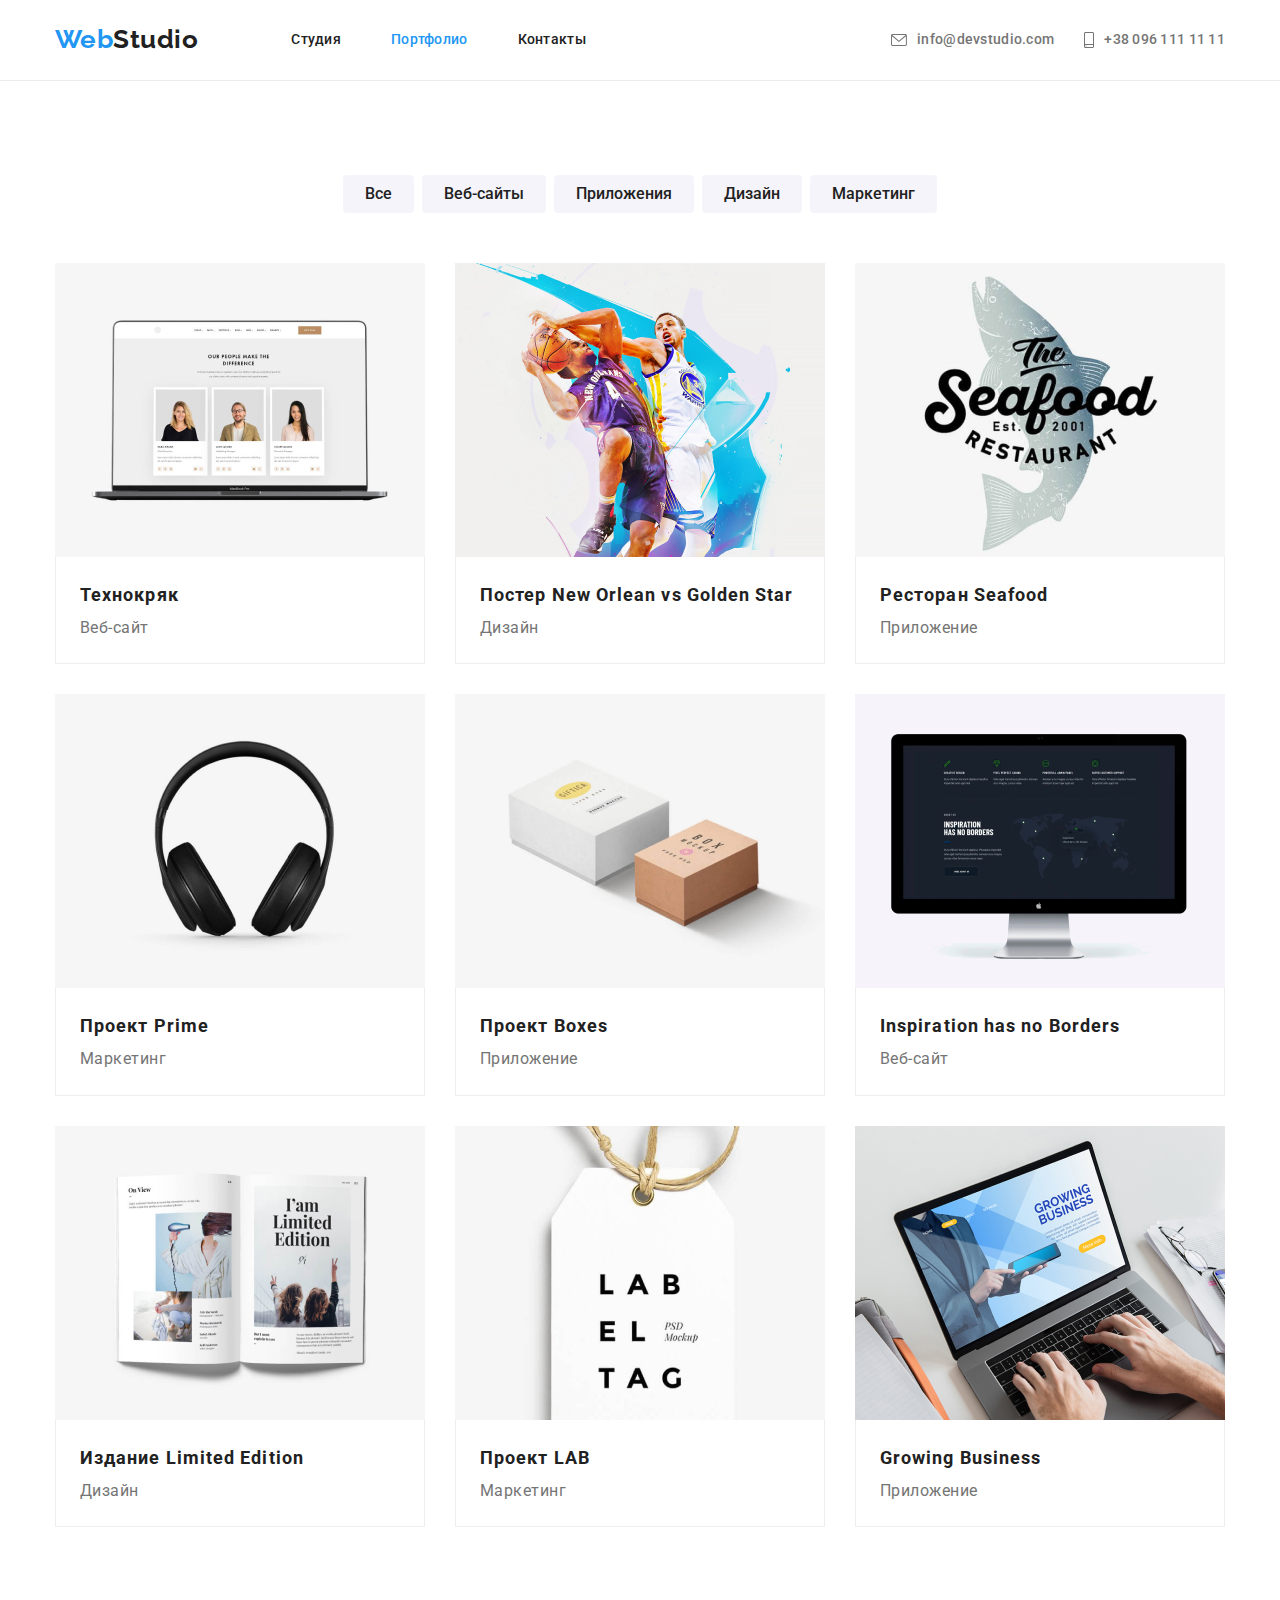
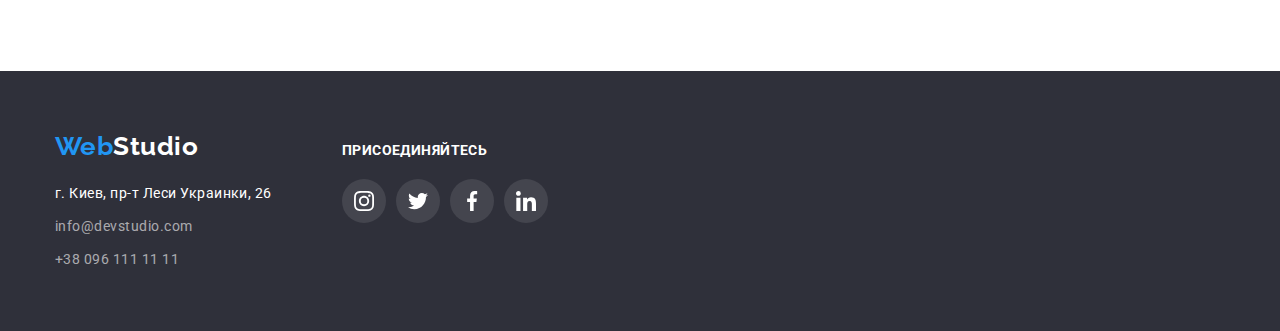
==== portfolio.html @ ff2a19ad "Initial commit" ====
<!DOCTYPE html>
<html lang="en">
<head>
    <meta charset="UTF-8">
    <meta http-equiv="X-UA-Compatible" content="IE=edge">
    <meta name="viewport" content="width=device-width, initial-scale=1.0">
    <title>Портфолио</title>
    <link href="https://fonts.googleapis.com/css2?family=Raleway:wght@700&family=Roboto:wght@400;500;700;900&display=swap"
        rel="stylesheet" />
    <link rel="stylesheet" href="https://cdnjs.cloudflare.com/ajax/libs/modern-normalize/1.1.0/modern-normalize.min.css" />
    <link rel="stylesheet" href="./CSS/styles.css"/>
  </head>
<body>
<!--Шапка-->
<header class="page-header">
    <div class="container main-nav">
        <nav class="main-nav">
            <a href="./index.html" class="logo">
                Web<span>Studio</span>
            </a>

            <ul class="site-nav list">
                <li class="item"><a href="./index.html" class="link">Студия</a></li>
                <li class="item"><a href="./portfolio.html" class="link current">Портфолио</a></li>
                <li class="item"><a href="" class="link">Контакты</a></li>
            </ul>
        </nav>

        <ul class="contacts list">
            <li class="item envelope"><a class="contacts link" href="mailto:info@devstudio.com">
                    <svg class="contacts-icon" width="16" height="12">
                        <use href="./images/sprite.svg#icon-envelope"></use>
                    </svg>
                    info@devstudio.com</a></li>
            <li class="item phone"><a class="contacts link" href="tel:380961111111">
                    <svg class="contacts-icon" width="10" height="16">
                        <use href="./images/sprite.svg#icon-smartphone"></use>
                    </svg>
                    +38 096 111 11 11</a></li>
        </ul>
    </div>
</header>

<main>

    <section class="portfolio">
        <div class="container">
            <ul class="list filter">
                <li class="item"><button class="button" type="button">Все</button></li>
                <li class="item"><button class="button" type="button">Веб-сайты</button></li>
                <li class="item"><button class="button" type="button">Приложения</button></li>
                <li class="item"><button class="button" type="button">Дизайн</button></li>
                <li class="item"><button class="button" type="button">Маркетинг</button></li>
            </ul>
            
            
            <ul class="projects list">
                <li class="item"><a class="link"><img class="img" src="./images/technokryak.jpg" alt="Технокряк" width="370" height="294">
                       <div class="border"> 
                        <h2 class="title">Технокряк</h2>
                        <p class="text">Веб-сайт</p>
                        </div>
                    </a>
                </li>
                <li class="item"><a class="link"><img class="img" src="./images/poster.jpg" alt="Постер New Orlean vs Golden Star" width="370" height="294">
                       <div class="border"> 
                        <h2 class="title">Постер New Orlean vs Golden Star</h2>
                        <p class="text">Дизайн</p>
                        </div>
                    </a>
                </li>
                <li class="item"><a class="link"><img class="img" src="./images/restaurant.jpg" alt="Ресторан Seafood" width="370" height="294">
                       <div class="border"> 
                        <h2 class="title">Ресторан Seafood</h2>
                        <p class="text">Приложение</p>
                        </div>
                    </a>
                </li>
                <li class="item"><a class="link"><img class="img" src="./images/project-prime.jpg" alt="Проект Prime" width="370" height="294">
                       <div class="border"> 
                        <h2 class="title">Проект Prime</h2>
                        <p class="text">Маркетинг</p>
                        </div>
                    </a>
                </li>
                <li class="item"><a class="link"><img class="img" src="./images/project-boxes.jpg" alt="Проект Boxes" width="370" height="294">
                       <div class="border"> 
                        <h2 class="title">Проект Boxes</h2>
                        <p class="text">Приложение</p>
                        </div>
                    </a>
                </li>
                <li class="item"><a class="link"><img class="img" src="./images/inspiration.jpg" alt="Inspiration has no Borders" width="370" height="294">
                       <div class="border"> 
                        <h2 class="title">Inspiration has no Borders</h2>
                        <p class="text">Веб-сайт</p>
                        </div>
                    </a>
                </li>
                <li class="item"><a class="link"><img class="img" src="./images/limited-edition.jpg" alt="Издание Limited Edition" width="370" height="294">
                       <div class="border"> 
                        <h2 class="title">Издание Limited Edition</h2>
                        <p class="text">Дизайн</p>
                        </div>
                    </a>
                </li>
                <li class="item"><a class="link"><img class="img" src="./images/project-lab.jpg" alt="Проект LAB" width="370" height="294">
                       <div class="border"> 
                        <h2 class="title">Проект LAB</h2>
                        <p class="text">Маркетинг</p>
                        </div>
                    </a>
                </li>
                <li class="item"><a class="link"><img class="img" src="./images/growing-business.jpg" alt="Growing Business" width="370" height="294">
                       <div class="border"> 
                        <h2 class="title">Growing Business</h2>
                        <p class="text">Приложение</p>
                        </div>
                    </a>
                </li>
            </ul>

        </div>
    </section>

</main>

<!--Футер-->
<footer class="footer">
    <div class="container container-footer">
        <div class="footer-address">
            <a href="./index.html" class="logo">
                Web<span>Studio</span>
            </a>

            <address class="address">
                г. Киев, пр-т Леси Украинки, 26
            </address>

            <address>
                <ul class="footer-list list">
                    <li class="footer-item"><a href="mailto:info@devstudio.com" class="link">info@devstudio.com</a>
                    </li>
                    <li class="footer-item"><a href="tel:380961111111" class="link">+38 096 111 11 11</a></li>
                </ul>
            </address>
        </div>

        <div class="join-footer">
            <h3 class="title">присоединяйтесь</h3>
            <ul class="list join-list">
                <li class="join item">
                    <a class="join-link" href="" target="_blank" rel="noopener noreferrer"
                        aria-label="иконка instagram">
                        <svg class="join-icon" width="20" height="20">
                            <use href="./images/sprite.svg#icon-instagram"></use>
                        </svg>
                    </a>
                </li>
                <li class="join item">
                    <a class="join-link" href="" target="_blank" rel="noopener noreferrer" aria-label="иконка twitter">
                        <svg class="join-icon" width="20" height="20">
                            <use href="./images/sprite.svg#icon-twitter"></use>
                        </svg>
                    </a>
                </li>
                <li class="join item">
                    <a class="join-link" href="" target="_blank" rel="noopener noreferrer" aria-label="иконка facebook">
                        <svg class="join-icon" width="20" height="20">
                            <use href="./images/sprite.svg#icon-facebook"></use>
                        </svg>
                    </a>
                </li>
                <li class="join item">
                    <a class="join-link" href="" target="_blank" rel="noopener noreferrer" aria-label="иконка linkedin">
                        <svg class="join-icon" width="20" height="20">
                            <use href="./images/sprite.svg#icon-linkedin"></use>
                        </svg>
                    </a>
                </li>
            </ul>
        </div>
    </div>

</footer>

</body>

</html>
---- CSS/styles.css ----
:root {
    --primary-text-color: #757575;
    --title-text-color: #212121;
    --accent-color: #2196F3;
    --primary-white-color: #FFFFFF;
    --primary-button-bg-color: #F5F4FA;
    --primary-footer-text-color: rgba(255, 255, 255, 0.6);
    --primary-footer-bg-color: #2F303A;
    --primary-team-bg-color: #F5F4FA;
    --accent-bg-hover-color: #188CE8;
    --border-color: #EEEEEE;
    --border-footer: #ECECEC;
}

body {
    background-color: var(--primary-bg-color);
    color: var(--primary-text-color);

    font-family: Roboto, sans-serif;
    letter-spacing: 0.03em;
}

.container {
    margin-left: auto;
    margin-right: auto;
    width: 1200px;
    padding-left: 15px;
    padding-right: 15px;
}

.list {
    padding: 0;
    margin: 0;
    list-style: none;
}

*,
*::before,
*::after {
    box-sizing: border-box;
}

h1,
h2,
h3,
h4,
h5,
h6,
p {
    margin-top: 0;
    margin-bottom: 0;
}

/* Студия*/

.page-header {
    border-bottom: 1px solid var(--border-footer);
}

.main-nav {
    align-items: center;
    display: flex;
}

.logo {
    margin-right: 93px;
    padding-top: 24px;
    padding-bottom: 25px;

    color: var(--accent-color);
    font-family: Raleway, sans-serif;
    font-weight: 700;
    font-size: 26px;
    line-height: 1.19;
    text-decoration: none;
}

.logo span {
    color: var(--title-text-color);
    font-family: Raleway, sans-serif;

    font-weight: 700;
    font-size: 26px;
    line-height: 1.19;
    text-decoration: none;
}

.site-nav {
    display: flex;
}

.site-nav .item+.item {
    margin-left: 50px;
}


.site-nav .link {
    display: block;
    padding-top: 32px;
    padding-bottom: 32px;

    color: var(--title-text-color);
    font-weight: 500;
    font-size: 14px;
    line-height: 1.14;
    letter-spacing: 0.02em;
    text-decoration: none;
}

.site-nav .link.current {
    color: var(--accent-color);
}

.site-nav .link:hover,
.site-nav .link:focus {
    color: var(--accent-color);
}

.contacts {
    margin-left: auto;
    display: flex;
}

.contacts .item+.item {
    margin-left: 30px;
}

.contacts .link {
    padding-top: 32px;
    padding-bottom: 32px;

    display: flex;
    align-items: center;

    color: var(--primary-text-color);
    font-weight: 500;
    font-size: 14px;
    line-height: 1.14;
    letter-spacing: 0.02em;
    text-decoration: none;
}

.contacts .link:hover,
.contacts .link:focus {
    color: var(--accent-color)
}

.contacts.list {
    display: flex;
    align-items: center;
}

.contacts-icon {
    margin-right: 10px;
    fill: currentColor;
}

.section-hero {
    max-width: 1600px;
    min-height: 600px;
    margin-right: auto;
    margin-left: auto;
    padding-top: 200px;
    padding-bottom: 200px;
    text-align: center;
    background-color: var(--primary-footer-bg-color);
    background-image: linear-gradient(to right,
            rgba(47, 48, 58, 0.4),
            rgba(47, 48, 58, 0.4)),
        url(../images/hero-background.jpg);
    background-repeat: no-repeat;
    background-position: center;
    background-size: cover;
}


.section-hero .title {
    margin-bottom: 30px;
    margin-right: auto;
    margin-left: auto;

    width: 696px;
    color: var(--primary-white-color);

    text-align: center;
    font-weight: 900;
    font-size: 44px;
    line-height: 1.44;

    letter-spacing: 0.06em;
    text-transform: uppercase;
}

button {
    border: 0;
    font-family: inherit;
}


.button {
    color: var(--title-text-color);
    background-color: var(--primary-white-color);

    font-weight: 700;
    font-size: 16px;
    line-height: 1.9;

    cursor: pointer;
}

.button.primary {
    padding: 10px 32px;
    border-radius: 4px;
    box-shadow: 0px 4px 4px rgba(0, 0, 0, 0.15);

    color: var(--primary-white-color);
    background-color: var(--accent-color);
    font-weight: 700;
    font-size: 16px;
    line-height: 1.9;

    cursor: pointer;
}

.button.primary:hover,
.button.primary:focus {
    color: var(--primary-white-color);
    background-color: var(--accent-bg-hover-color);
}

.rules {
    display: flex;
}

.section-rules {
    padding-top: 94px;
    padding-bottom: 94px;
}

.rules .item {
    width: 270px;
}


.rules .item::before {
    display: block;
    content: '';
    height: 120px;
    background-color: #F5F4FA;
    border-radius: 4px;
    margin-bottom: 30px;
    background-position: center;
    background-repeat: no-repeat;
}

.antenna::before {
    background-image: url(../images/icons/antenna.svg);
}

.clock::before {
    background-image: url(../images/icons/clock.svg);
}

.diagram::before {
    background-image: url(../images/icons/diagram.svg);
}

.astronaut::before {
    background-image: url(../images/icons/astronaut.svg);
}

.rules .item+.item {
    margin-left: 30px;
}

.section-rules .title {
    margin-top: 0;
    margin-bottom: 10px;
    color: var(--title-text-color);

    font-weight: 700;
    font-size: 14px;
    line-height: 1.14;
    text-transform: uppercase;
}


.section-rules .text {
    margin-top: 0;
    margin-bottom: 0;
    font-size: 14px;
    line-height: 1.71;
}

.section-work {
    padding-bottom: 94px;
}

.section-work .title {
    margin-bottom: 50px;
    color: var(--title-text-color);

    font-weight: 700;
    font-size: 36px;
    line-height: 1.17;
    text-align: center;

}

.section-work .list {
    display: flex;
}

.work .item+.item {
    margin-left: 30px;
}

img {
    display: block;
    max-width: 100%;
    height: auto;
}

.section-team {
    padding-top: 94px;
    padding-bottom: 94px;
    background-color: var(--primary-team-bg-color);
}

.section-team .list {
    display: flex;
}

.team .mamber+.mamber {
    margin-left: 30px;
}

.team .mamber {
    background-color: var(--primary-white-color);
    box-shadow: 0px 1px 3px rgba(0, 0, 0, 0.12), 0px 1px 1px rgba(0, 0, 0, 0.14), 0px 2px 1px rgba(0, 0, 0, 0.2);
    border-radius: 0px 0px 4px 4px;
}

.section-team .title {
    margin-bottom: 50px;
    color: var(--title-text-color);

    font-weight: 700;
    font-size: 36px;
    line-height: 1.17;
    text-align: center;
}

.section-team .title-mamber {
    margin-bottom: 10px;
    color: var(--title-text-color);

    font-weight: 500;
    font-size: 16px;
    line-height: 1.19;
    text-align: center;
}

.section-team .text {
    margin-bottom: 16px;
    font-size: 16px;
    line-height: 1.19;
    text-align: center;
}

.section-team .img {
    margin-bottom: 30px;
}

.list.socials {
    display: flex;
    justify-content: center;
    align-items: center;
}

.socials-link {
    display: flex;
    align-items: center;
    justify-content: center;
    width: 44px;
    height: 44px;

    background-color: #FFFFFF;
    color: #AFB1B8;

    border-radius: 50%;
}

.socials-link:hover,
.socials-link:focus {
    background-color: #2196F3;
    color: #FFFFFF;
}

.socials.item:not(:last-child) {
    margin-right: 10px;
}

.socials.item {
    margin-bottom: 30px;
}

.socials-icon {
    fill: currentColor;
}

.section-clients {
    padding-top: 94px;
    padding-bottom: 94px;
}

.section-clients .title {
    margin-bottom: 50px;
    color: var(--title-text-color);

    font-weight: 700;
    font-size: 36px;
    line-height: 1.17;
    text-align: center;
}

.section-clients .list {
    display: flex;
}

.clients-link {
    display: flex;
    align-items: center;
    justify-content: center;

    width: 170px;
    height: 92px;

    border: 1px solid #AFB1B8;
    border-radius: 4px;
}

.clients-link:hover,
.clients-link:focus {
    border-color: #2196F3;
}

.clients-link:hover .clients-icon,
.clients-link:focus .clients-icon {
    fill: #2196F3;
}

.clients-icon {
    fill: #AFB1B8;
}

.clients .item+.item {
    margin-left: 30px;
}


.footer {
    padding-top: 60px;
    padding-bottom: 60px;
    background-color: var(--primary-footer-bg-color);
}

.footer span {
    color: var(--primary-white-color)
}

.logo {
    display: inline-block;
}

.footer .logo {
    margin-right: 0;
    margin-bottom: 20px;
    padding: 0;

}

.footer .address {
    color: var(--primary-white-color);

    font-style: normal;
    font-size: 14px;
    line-height: 1.71;
}

.footer-list {
    padding: 0;
}

.footer .address {
    margin-bottom: 9px;
}

.footer .link {
    display: inline-block;
    color: var(--primary-footer-text-color);

    font-style: normal;
    font-size: 14px;
    line-height: 1.71;
    text-decoration: none;
}

.footer .link:hover,
.footer .link:focus {
    color: var(--accent-color);
}

.footer-item:not(:last-child) {
    margin-bottom: 9px;
}

.footer .address {
    display: block;
}

.footer .container {
    display: flex;
}

.join-list {
    display: flex;
}

.join-footer .title {
    margin-bottom: 20px;


    font-weight: 700;
    font-size: 14px;
    line-height: 1.14;
    letter-spacing: 0.03em;
    text-transform: uppercase;

    color: #FFFFFF;
}

.join-footer {
    margin-left: 70px;
}

.join-list {
    display: flex;
    justify-content: center;
    align-items: center;
}

.join-link {
    display: flex;
    align-items: center;
    justify-content: center;
    width: 44px;
    height: 44px;

    background-color: rgba(255, 255, 255, 0.1);
    ;
    color: #FFFFFF;

    border-radius: 50%;
}

.join-link:hover,
.join-link:focus {
    background-color: #2196F3;
    color: #FFFFFF;
}

.join.item:not(:last-child) {
    margin-right: 10px;
}

.join-icon {
    fill: currentColor;
}

.container-footer {
    align-items: baseline;
}


/* Портфолио */

.portfolio {
    padding-top: 94px;
    padding-bottom: 94px;
}


.portfolio .list {
    display: flex;
    margin-bottom: 50px;
    justify-content: center;
}

.portfolio .button:hover,
.portfolio .button:focus {
    color: var(--primary-white-color);
    background-color: var(--accent-color);
    box-shadow: 0px 3px 1px rgba(0, 0, 0, 0.1), 0px 1px 2px rgba(0, 0, 0, 0.08), 0px 2px 2px rgba(0, 0, 0, 0.12);
}

.filter .item+.item {
    margin-left: 8px;
}

.portfolio .button {
    padding-top: 6px;
    padding-bottom: 6px;
    padding-right: 22px;
    padding-left: 22px;

    border-radius: 4px;
    background-color: var(--primary-button-bg-color);

    font-weight: 500;
    font-size: 16px;
    line-height: 1.63;
}

.projects {
    display: flex;
    flex-wrap: wrap;
}

.projects .item {
    width: calc((100% - 60px) / 3);
    margin-right: 30px;
    margin-bottom: 30px;
}

.projects .item:nth-child(3n) {
    margin-right: 0;
}

.projects .item:nth-last-child(-n + 3) {
    margin-bottom: 0;
}

.projects .link {
    display: inline-block;
}

.projects .title {
    color: var(--title-text-color);

    font-weight: 700;
    font-size: 18px;
    line-height: 2;
    letter-spacing: 0.06em;
}

.projects .text {
    font-size: 16px;
    line-height: 1.89;
}

.projects .border {
    padding: 20px 24px;

    background-color: var(--primary-white-color);
    border: 1px solid var(--border-color);
    border-top: none;


}

.projects .link:hover,
.projects .link:focus {
    box-shadow:
        0px 1px 1px rgba(0, 0, 0, 0.12),
        0px 4px 4px rgba(0, 0, 0, 0.06),
        1px 4px 6px rgba(0, 0, 0, 0.16);
    cursor: pointer;
}
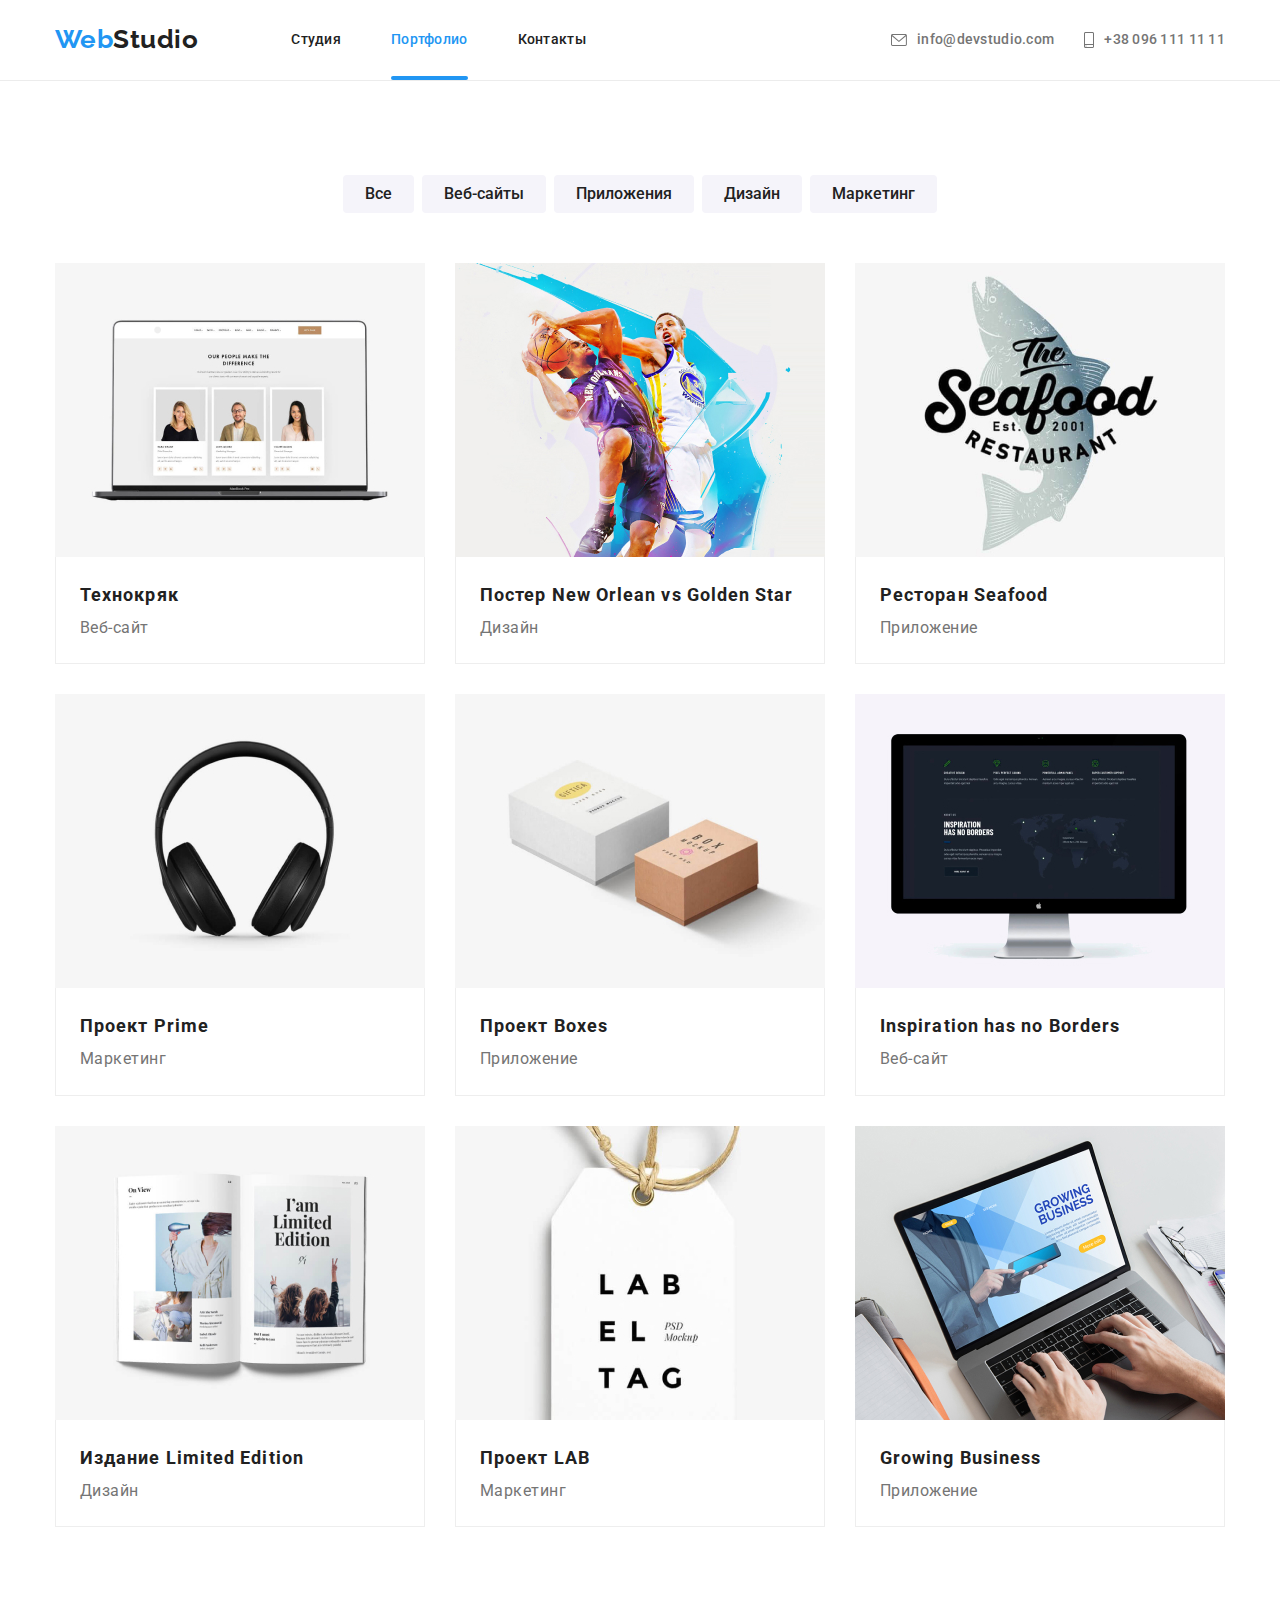
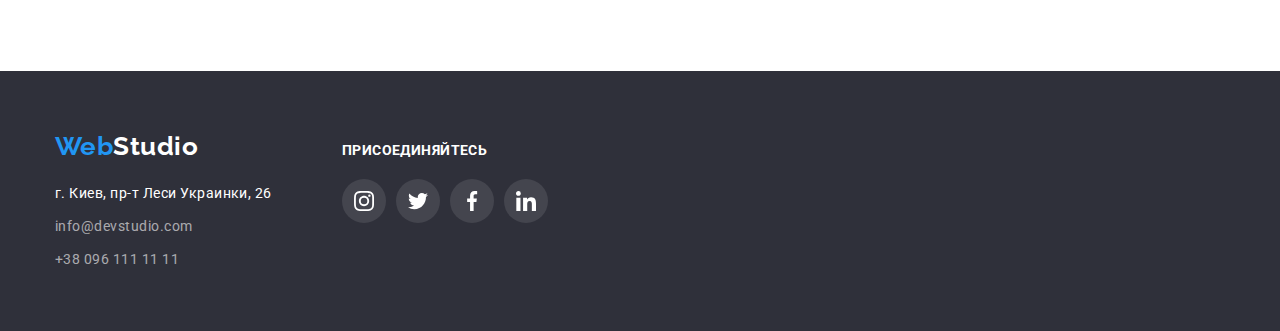
==== commit 531ec831: "Виконав overlay" ====
--- a/portfolio.html
+++ b/portfolio.html
@@ -55,63 +55,117 @@
             
             
             <ul class="projects list">
-                <li class="item"><a class="link"><img class="img" src="./images/technokryak.jpg" alt="Технокряк" width="370" height="294">
+                <li class="item"><a class="link">
+                    <div class="projects-thumb">
+                            <img class="img" src="./images/technokryak.jpg" alt="Технокряк" width="370" height="294">
+                            <p class="text-projects">Ресурс предлагает комплексные предложения с разным уровнем функционала и сервисов. Все это
+                                позволит посетителю получить
+                                исчерпывающие сведения о компании или частном лице.</p>
+                    </div>
                        <div class="border"> 
                         <h2 class="title">Технокряк</h2>
                         <p class="text">Веб-сайт</p>
                         </div>
                     </a>
                 </li>
-                <li class="item"><a class="link"><img class="img" src="./images/poster.jpg" alt="Постер New Orlean vs Golden Star" width="370" height="294">
+                <li class="item"><a class="link">
+                    <div class="projects-thumb">
+                        <img class="img" src="./images/poster.jpg" alt="Постер New Orlean vs Golden Star" width="370" height="294">
+                        <p class="text-projects">Ресурс предлагает комплексные предложения с разным уровнем функционала и сервисов. Все это
+                            позволит посетителю получить
+                            исчерпывающие сведения о компании или частном лице.</p>
+                    </div>
                        <div class="border"> 
                         <h2 class="title">Постер New Orlean vs Golden Star</h2>
                         <p class="text">Дизайн</p>
                         </div>
                     </a>
                 </li>
-                <li class="item"><a class="link"><img class="img" src="./images/restaurant.jpg" alt="Ресторан Seafood" width="370" height="294">
+                <li class="item"><a class="link">
+                    <div class="projects-thumb">
+                        <img class="img" src="./images/restaurant.jpg" alt="Ресторан Seafood" width="370" height="294">
+                        <p class="text-projects">Ресурс предлагает комплексные предложения с разным уровнем функционала и сервисов. Все это
+                            позволит посетителю получить
+                            исчерпывающие сведения о компании или частном лице.</p>
+                    </div>
                        <div class="border"> 
                         <h2 class="title">Ресторан Seafood</h2>
                         <p class="text">Приложение</p>
                         </div>
                     </a>
                 </li>
-                <li class="item"><a class="link"><img class="img" src="./images/project-prime.jpg" alt="Проект Prime" width="370" height="294">
+                <li class="item"><a class="link">
+                    <div class="projects-thumb">
+                        <img class="img" src="./images/project-prime.jpg" alt="Проект Prime" width="370" height="294">
+                        <p class="text-projects">Ресурс предлагает комплексные предложения с разным уровнем функционала и сервисов. Все это
+                            позволит посетителю получить
+                            исчерпывающие сведения о компании или частном лице.</p>
+                    </div>
                        <div class="border"> 
                         <h2 class="title">Проект Prime</h2>
                         <p class="text">Маркетинг</p>
                         </div>
                     </a>
                 </li>
-                <li class="item"><a class="link"><img class="img" src="./images/project-boxes.jpg" alt="Проект Boxes" width="370" height="294">
+                <li class="item"><a class="link">
+                    <div class="projects-thumb">
+                        <img class="img" src="./images/project-boxes.jpg" alt="Проект Boxes" width="370" height="294">
+                        <p class="text-projects">Ресурс предлагает комплексные предложения с разным уровнем функционала и сервисов. Все это
+                            позволит посетителю получить
+                            исчерпывающие сведения о компании или частном лице.</p>
+                    </div>
                        <div class="border"> 
                         <h2 class="title">Проект Boxes</h2>
                         <p class="text">Приложение</p>
                         </div>
                     </a>
                 </li>
-                <li class="item"><a class="link"><img class="img" src="./images/inspiration.jpg" alt="Inspiration has no Borders" width="370" height="294">
+                <li class="item"><a class="link">
+                    <div class="projects-thumb">
+                        <img class="img" src="./images/inspiration.jpg" alt="Inspiration has no Borders" width="370" height="294">
+                        <p class="text-projects">Ресурс предлагает комплексные предложения с разным уровнем функционала и сервисов. Все это
+                            позволит посетителю получить
+                            исчерпывающие сведения о компании или частном лице.</p>
+                    </div>
                        <div class="border"> 
                         <h2 class="title">Inspiration has no Borders</h2>
                         <p class="text">Веб-сайт</p>
                         </div>
                     </a>
                 </li>
-                <li class="item"><a class="link"><img class="img" src="./images/limited-edition.jpg" alt="Издание Limited Edition" width="370" height="294">
+                <li class="item"><a class="link">
+                    <div class="projects-thumb">
+                        <img class="img" src="./images/limited-edition.jpg" alt="Издание Limited Edition" width="370" height="294">
+                        <p class="text-projects">Ресурс предлагает комплексные предложения с разным уровнем функционала и сервисов. Все это
+                            позволит посетителю получить
+                            исчерпывающие сведения о компании или частном лице.</p>
+                    </div>
                        <div class="border"> 
                         <h2 class="title">Издание Limited Edition</h2>
                         <p class="text">Дизайн</p>
                         </div>
                     </a>
                 </li>
-                <li class="item"><a class="link"><img class="img" src="./images/project-lab.jpg" alt="Проект LAB" width="370" height="294">
+                <li class="item"><a class="link">
+                    <div class="projects-thumb">
+                        <img class="img" src="./images/project-lab.jpg" alt="Проект LAB" width="370" height="294">
+                        <p class="text-projects">Ресурс предлагает комплексные предложения с разным уровнем функционала и сервисов. Все это
+                            позволит посетителю получить
+                            исчерпывающие сведения о компании или частном лице.</p>
+                    </div>
                        <div class="border"> 
                         <h2 class="title">Проект LAB</h2>
                         <p class="text">Маркетинг</p>
                         </div>
                     </a>
                 </li>
-                <li class="item"><a class="link"><img class="img" src="./images/growing-business.jpg" alt="Growing Business" width="370" height="294">
+                <li class="item"><a class="link">
+                    <div class="projects-thumb">
+                        <img class="img" src="./images/growing-business.jpg" alt="Growing Business" width="370" height="294">
+                        <p class="text-projects">Ресурс предлагает комплексные предложения с разным уровнем функционала и сервисов. Все это
+                            позволит посетителю получить
+                            исчерпывающие сведения о компании или частном лице.</p>
+                    </div>
                        <div class="border"> 
                         <h2 class="title">Growing Business</h2>
                         <p class="text">Приложение</p>
--- a/CSS/styles.css
+++ b/CSS/styles.css
@@ -10,6 +10,7 @@
     --accent-bg-hover-color: #188CE8;
     --border-color: #EEEEEE;
     --border-footer: #ECECEC;
+    --timing-function: cubic-bezier(0.4, 0, 0.2, 1);
 }
 
 body {
@@ -95,6 +96,8 @@
 
 
 .site-nav .link {
+    position: relative;
+
     display: block;
     padding-top: 32px;
     padding-bottom: 32px;
@@ -105,6 +108,23 @@
     line-height: 1.14;
     letter-spacing: 0.02em;
     text-decoration: none;
+
+    transition: color 250ms cubic-bezier(0.4, 0, 0.2, 1);
+}
+
+.site-nav .link.current::after {
+    content: '';
+
+    display: block;
+    width: 100%;
+    height: 4px;
+    
+    position: absolute;
+    bottom: 0;
+    left: 0;
+    
+    background-color: #2196F3;
+    border-radius: 2px;
 }
 
 .site-nav .link.current {
@@ -138,6 +158,8 @@
     line-height: 1.14;
     letter-spacing: 0.02em;
     text-decoration: none;
+
+    transition: color 250ms cubic-bezier(0.4, 0, 0.2, 1);
 }
 
 .contacts .link:hover,
@@ -191,6 +213,54 @@
     text-transform: uppercase;
 }
 
+.backdrop {
+    position: fixed;
+    top: 0;
+    left: 0;
+    width:100%;
+    height: 100%;
+    background-color: rgba(0, 0, 0, 0.2);
+}
+
+.backdrop.is-hidden {
+    opacity: 0;
+    visibility: hidden;
+    pointer-events: none;
+}
+
+.modal {
+    position: absolute;
+    top: 50%;
+    left: 50%;
+    transform: translate(-50%, -50%);
+
+    width: 528px;
+    height:581px;
+    
+    background-color: #FFFFFF;
+    box-shadow: 0px 1px 3px rgba(0, 0, 0, 0.12), 0px 1px 1px rgba(0, 0, 0, 0.14), 0px 2px 1px rgba(0, 0, 0, 0.2);
+    border-radius: 4px;
+}
+
+.modal-btn {
+    position: absolute;
+    top: 8px;
+    right: 8px;
+
+    display: flex;
+    align-items: center;
+    justify-content: center;
+    width: 30px;
+    height: 30px;
+    padding: 0;
+
+    cursor: pointer;
+
+    border: 1px solid rgba(0, 0, 0, 0.1);
+    border-radius: 50%;
+    background-color: #FFFFFF;
+}
+
 button {
     border: 0;
     font-family: inherit;
@@ -220,6 +290,8 @@
     line-height: 1.9;
 
     cursor: pointer;
+
+    transition: background-color 250ms cubic-bezier(0.4, 0, 0.2, 1);
 }
 
 .button.primary:hover,
@@ -315,6 +387,34 @@
     margin-left: 30px;
 }
 
+.section-work .item {
+    position: relative;
+}
+
+.work .text {
+    position: absolute;
+    bottom: 0;
+    left: 0;
+
+    content: '';
+    display: flex;
+    align-items: center;
+    justify-content: center;
+    width: 100%;
+    height: 70px;
+
+    font-weight: 700;
+    font-size: 14px;
+    line-height: 1.14;
+    letter-spacing: 0.03em;
+    text-transform: uppercase;
+    
+    color: #FFFFFF;
+
+    background-color: rgba(47, 48, 58, 0.8);
+}
+
+
 img {
     display: block;
     max-width: 100%;
@@ -389,6 +489,9 @@
     color: #AFB1B8;
 
     border-radius: 50%;
+
+    transition: background-color 250ms cubic-bezier(0.4, 0, 0.2, 1),
+                color 250ms cubic-bezier(0.4, 0, 0.2, 1);
 }
 
 .socials-link:hover,
@@ -438,6 +541,8 @@
 
     border: 1px solid #AFB1B8;
     border-radius: 4px;
+
+    transition: border-color 250ms cubic-bezier(0.4, 0, 0.2, 1);
 }
 
 .clients-link:hover,
@@ -452,6 +557,8 @@
 
 .clients-icon {
     fill: #AFB1B8;
+
+    transition: fill 250ms cubic-bezier(0.4, 0, 0.2, 1);
 }
 
 .clients .item+.item {
@@ -504,6 +611,8 @@
     font-size: 14px;
     line-height: 1.71;
     text-decoration: none;
+
+    transition: color 250ms cubic-bezier(0.4, 0, 0.2, 1);
 }
 
 .footer .link:hover,
@@ -562,6 +671,9 @@
     color: #FFFFFF;
 
     border-radius: 50%;
+
+    transition: background-color 250ms cubic-bezier(0.4, 0, 0.2, 1),
+                color 250ms cubic-bezier(0.4, 0, 0.2, 1);
 }
 
 .join-link:hover,
@@ -620,6 +732,10 @@
     font-weight: 500;
     font-size: 16px;
     line-height: 1.63;
+
+    transition: background-color 250ms cubic-bezier(0.4, 0, 0.2, 1),
+                color 250ms cubic-bezier(0.4, 0, 0.2, 1),
+                box-shadow 250ms cubic-bezier(0.4, 0, 0.2, 1);
 }
 
 .projects {
@@ -643,6 +759,8 @@
 
 .projects .link {
     display: inline-block;
+
+    transition: box-shadow 250ms var(--timing-function);
 }
 
 .projects .title {
@@ -665,8 +783,6 @@
     background-color: var(--primary-white-color);
     border: 1px solid var(--border-color);
     border-top: none;
-
-
 }
 
 .projects .link:hover,
@@ -678,3 +794,56 @@
     cursor: pointer;
 }
 
+.projects .link:hover .text-projects,
+.projects .link:focus .text-projects {
+    transform: translateY(0%);
+}
+
+.projects .link:hover .projects-thumb::before,
+.projects .link:focus .projects-thumb::before {
+    
+
+    transform: translateY(0%);
+}
+
+.projects-thumb {
+    position: relative;
+    overflow: hidden;
+}
+
+
+.projects-thumb::before {
+    display: inline-block;
+    content: '';
+
+    position: absolute;
+    top: 0;
+    left: 0;
+    width: 100%;
+    height: 100%;
+    background-color: rgba(33, 150, 243, 0.9);
+
+    transform: translateY(calc(100% + 1px));
+    transition: transform 250ms var(--timing-function);
+    
+}
+
+
+.text-projects {
+    position: absolute;
+    width: 322px;
+    height: 168px;
+    left: 24px;
+    top: 63px;
+
+    font-weight: 400;
+    font-size: 18px;
+    line-height: 1.55;
+    letter-spacing: 0.03em;
+
+    color: #FFFFFF;
+
+    transform: translateY(calc(100% + 63px));
+    transition: transform 250ms var(--timing-function);
+    
+}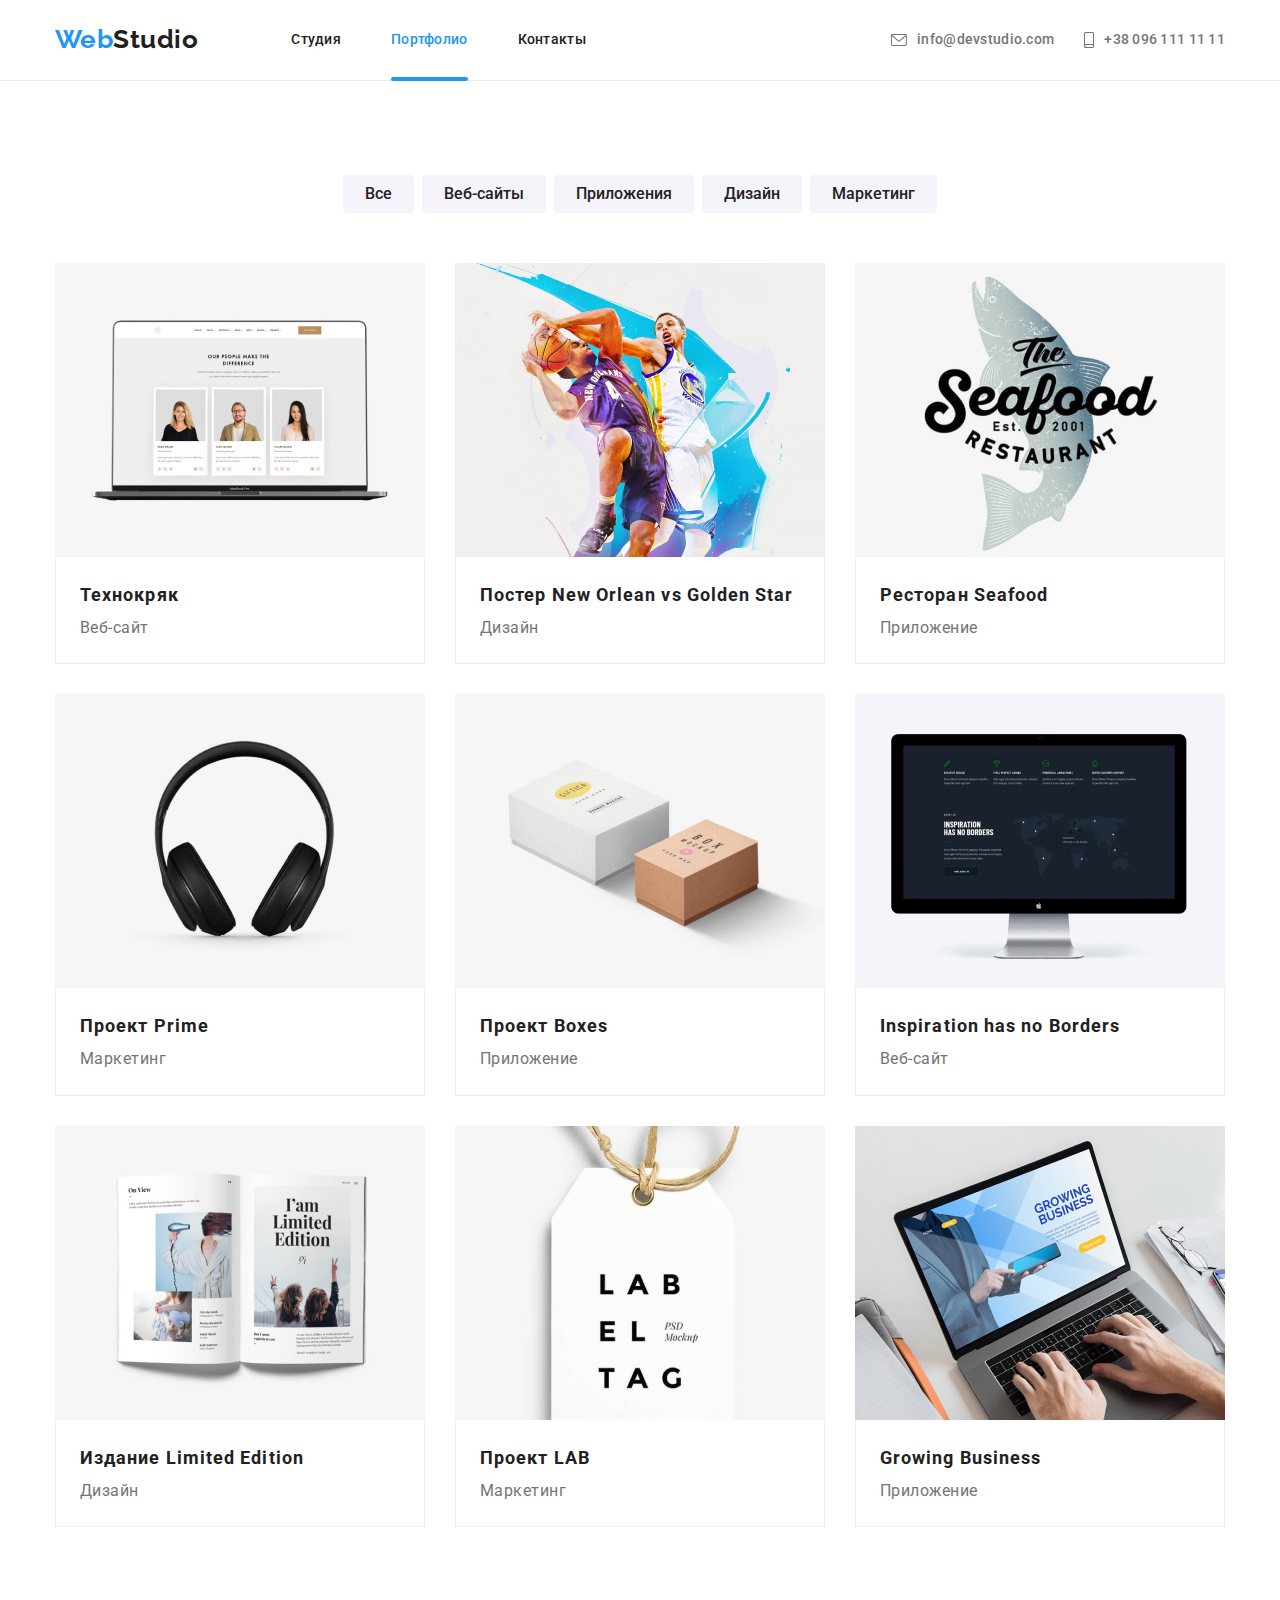
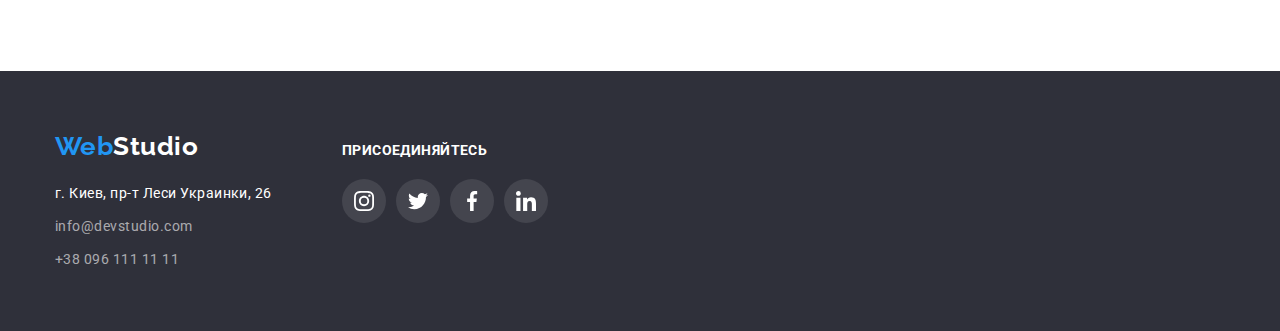
==== commit 62074235: "Виконав ДЗ5" ====
--- a/portfolio.html
+++ b/portfolio.html
@@ -55,7 +55,8 @@
             
             
             <ul class="projects list">
-                <li class="item"><a class="link">
+                <li class="item">
+                    <a class="link">
                     <div class="projects-thumb">
                             <img class="img" src="./images/technokryak.jpg" alt="Технокряк" width="370" height="294">
                             <p class="text-projects">Ресурс предлагает комплексные предложения с разным уровнем функционала и сервисов. Все это
--- a/CSS/styles.css
+++ b/CSS/styles.css
@@ -10,7 +10,7 @@
     --accent-bg-hover-color: #188CE8;
     --border-color: #EEEEEE;
     --border-footer: #ECECEC;
-    --timing-function: cubic-bezier(0.4, 0, 0.2, 1);
+    --timing-function: 250ms cubic-bezier(0.4, 0, 0.2, 1);
 }
 
 body {
@@ -109,7 +109,7 @@
     letter-spacing: 0.02em;
     text-decoration: none;
 
-    transition: color 250ms cubic-bezier(0.4, 0, 0.2, 1);
+    transition: color var(--timing-function);
 }
 
 .site-nav .link.current::after {
@@ -120,7 +120,7 @@
     height: 4px;
     
     position: absolute;
-    bottom: 0;
+    bottom: -1px;
     left: 0;
     
     background-color: #2196F3;
@@ -159,7 +159,7 @@
     letter-spacing: 0.02em;
     text-decoration: none;
 
-    transition: color 250ms cubic-bezier(0.4, 0, 0.2, 1);
+    transition: color var(--timing-function);
 }
 
 .contacts .link:hover,
@@ -220,26 +220,42 @@
     width:100%;
     height: 100%;
     background-color: rgba(0, 0, 0, 0.2);
-}
+   
+    transition: opacity var(--timing-function),
+                visibility var(--timing-function);
+}
+
 
 .backdrop.is-hidden {
     opacity: 0;
     visibility: hidden;
-    pointer-events: none;
+    pointer-events: none;   
+}
+
+.backdrop.is-hidden .modal {
+    transform: translate(-50%, -50%) scale(.4) rotate(-180deg);
+    opacity: 0;
+}
+
+.backdrop .modal {
+    transform: translate(-50%, -50%) scale(1) rotate(0deg);
+    opacity: 1;
 }
 
 .modal {
     position: absolute;
     top: 50%;
     left: 50%;
-    transform: translate(-50%, -50%);
-
+    
     width: 528px;
     height:581px;
     
     background-color: #FFFFFF;
     box-shadow: 0px 1px 3px rgba(0, 0, 0, 0.12), 0px 1px 1px rgba(0, 0, 0, 0.14), 0px 2px 1px rgba(0, 0, 0, 0.2);
     border-radius: 4px;
+
+    transition: transform var(--timing-function) 200ms,
+                opacity var(--timing-function) 200ms;
 }
 
 .modal-btn {
@@ -291,7 +307,7 @@
 
     cursor: pointer;
 
-    transition: background-color 250ms cubic-bezier(0.4, 0, 0.2, 1);
+    transition: background-color var(--timing-function);
 }
 
 .button.primary:hover,
@@ -490,8 +506,8 @@
 
     border-radius: 50%;
 
-    transition: background-color 250ms cubic-bezier(0.4, 0, 0.2, 1),
-                color 250ms cubic-bezier(0.4, 0, 0.2, 1);
+    transition: background-color var(--timing-function),
+                color var(--timing-function);
 }
 
 .socials-link:hover,
@@ -542,7 +558,7 @@
     border: 1px solid #AFB1B8;
     border-radius: 4px;
 
-    transition: border-color 250ms cubic-bezier(0.4, 0, 0.2, 1);
+    transition: border-color var(--timing-function);
 }
 
 .clients-link:hover,
@@ -558,7 +574,7 @@
 .clients-icon {
     fill: #AFB1B8;
 
-    transition: fill 250ms cubic-bezier(0.4, 0, 0.2, 1);
+    transition: fill var(--timing-function);
 }
 
 .clients .item+.item {
@@ -612,7 +628,7 @@
     line-height: 1.71;
     text-decoration: none;
 
-    transition: color 250ms cubic-bezier(0.4, 0, 0.2, 1);
+    transition: color var(--timing-function);
 }
 
 .footer .link:hover,
@@ -672,8 +688,8 @@
 
     border-radius: 50%;
 
-    transition: background-color 250ms cubic-bezier(0.4, 0, 0.2, 1),
-                color 250ms cubic-bezier(0.4, 0, 0.2, 1);
+    transition: background-color var(--timing-function),
+                color var(--timing-function);
 }
 
 .join-link:hover,
@@ -733,9 +749,9 @@
     font-size: 16px;
     line-height: 1.63;
 
-    transition: background-color 250ms cubic-bezier(0.4, 0, 0.2, 1),
-                color 250ms cubic-bezier(0.4, 0, 0.2, 1),
-                box-shadow 250ms cubic-bezier(0.4, 0, 0.2, 1);
+    transition: background-color var(--timing-function),
+                color var(--timing-function),
+                box-shadow var(--timing-function);
 }
 
 .projects {
@@ -760,7 +776,7 @@
 .projects .link {
     display: inline-block;
 
-    transition: box-shadow 250ms var(--timing-function);
+    transition: box-shadow var(--timing-function);
 }
 
 .projects .title {
@@ -784,6 +800,7 @@
     border: 1px solid var(--border-color);
     border-top: none;
 }
+
 
 .projects .link:hover,
 .projects .link:focus {
@@ -801,8 +818,6 @@
 
 .projects .link:hover .projects-thumb::before,
 .projects .link:focus .projects-thumb::before {
-    
-
     transform: translateY(0%);
 }
 
@@ -823,8 +838,8 @@
     height: 100%;
     background-color: rgba(33, 150, 243, 0.9);
 
-    transform: translateY(calc(100% + 1px));
-    transition: transform 250ms var(--timing-function);
+    transform: translateY(100%);
+    transition: transform var(--timing-function);
     
 }
 
@@ -844,6 +859,6 @@
     color: #FFFFFF;
 
     transform: translateY(calc(100% + 63px));
-    transition: transform 250ms var(--timing-function);
+    transition: transform var(--timing-function);
     
 }